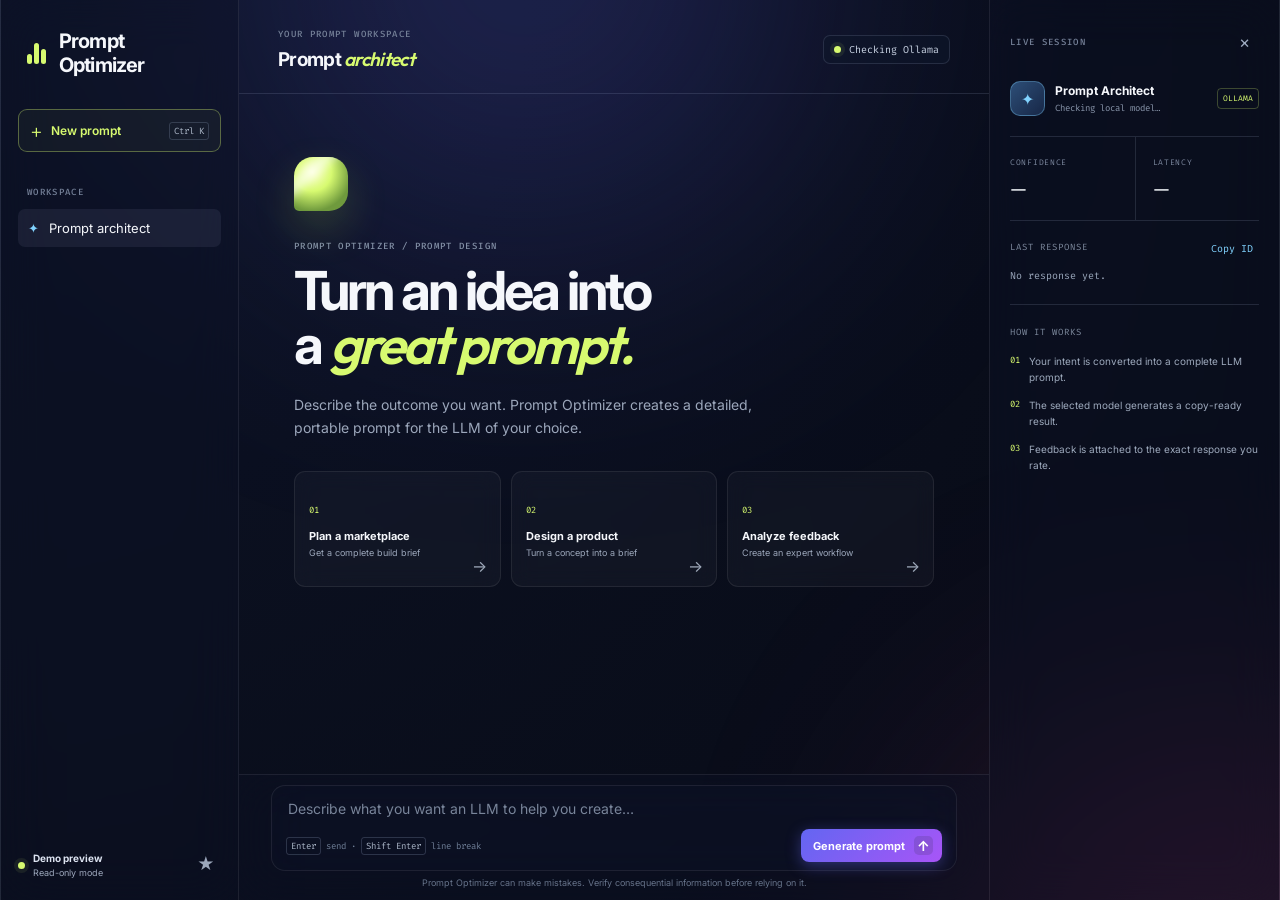
==== docs/index.html @ 0f321ef0 "Add static demo site and update README for Next-Gen features" ====
<!doctype html>
<html lang="en">
  <head>
    <meta charset="utf-8" />
    <meta name="viewport" content="width=device-width, initial-scale=1" />
    <meta name="theme-color" content="#0b1020" />
    <title>Prompt Optimizer — Prompt Architect</title>
    <link rel="preconnect" href="https://fonts.googleapis.com" />
    <link rel="preconnect" href="https://fonts.gstatic.com" crossorigin />
    <link href="https://fonts.googleapis.com/css2?family=Fira+Code:wght@400;500&family=Inter:wght@400;500;600;700&family=Outfit:wght@400;600;700&display=swap" rel="stylesheet" />
    <link rel="stylesheet" href="./styles.css" />
    <link rel="stylesheet" href="./polish.css" />
  </head>
  <body>
    <div class="glow glow-one"></div><div class="glow glow-two"></div>
    <main class="shell">
      <aside class="sidebar" aria-label="Workspace navigation">
        <a class="brand" href="/" aria-label="Prompt Optimizer home"><span class="brand-mark"><i></i><i></i><i></i></span>Prompt Optimizer</a>
        <button class="new-chat" id="newChat" type="button"><span>+</span> New prompt <kbd>Ctrl K</kbd></button>
        <nav class="workspace-nav"><p>WORKSPACE</p><button class="nav-link is-active" type="button"><span>✦</span> Prompt architect</button></nav>
        <div class="sidebar-footer"><span class="privacy-dot"></span><span><b>Demo preview</b><small>Read-only mode</small></span><a href="https://github.com/mantavyamaan/Prompt_optimizer" target="_blank" style="text-decoration:none; color:inherit;" class="icon-button" aria-label="View on GitHub">★</a></div>
      </aside>

      <section class="workspace" aria-label="Prompt Architect">
        <header class="topbar"><div><p class="eyebrow">YOUR PROMPT WORKSPACE</p><h1>Prompt <em>architect</em></h1></div><div class="top-actions"><button class="connection" id="providerButton" type="button"><span class="status-dot" id="statusDot"></span><span id="connectionText">Checking Ollama</span></button><button class="icon-button desktop-only" id="showInspector" type="button" aria-label="Show session details">◫</button></div></header>

        <div class="conversation-scroll" id="chatScroll">
          <section class="welcome" id="welcome">
            <div class="orb" aria-hidden="true"><span></span></div><p class="eyebrow">PROMPT OPTIMIZER / PROMPT DESIGN</p><h2>Turn an idea into<br />a <em>great prompt.</em></h2>
            <p class="welcome-copy">Describe the outcome you want. Prompt Optimizer creates a detailed, portable prompt for the LLM of your choice.</p>
            <div class="suggestions">
              <button class="suggestion" type="button" data-prompt="Create an original, production-ready multi-vendor marketplace with the discoverability and checkout capabilities users expect from leading marketplaces. I need the product plan, UI, backend architecture, and implementation steps."><span>01</span><b>Plan a marketplace</b><small>Get a complete build brief</small><i>→</i></button>
              <button class="suggestion" type="button" data-prompt="Build a premium landing page for an AI-powered finance app. It should feel trustworthy, have a clear conversion path, and include the copy, UX flows, and technical requirements."><span>02</span><b>Design a product</b><small>Turn a concept into a brief</small><i>→</i></button>
              <button class="suggestion" type="button" data-prompt="Create a robust prompt for an LLM to analyze customer feedback, find themes, identify product risks, and produce a prioritized action plan for a product team."><span>03</span><b>Analyze feedback</b><small>Create an expert workflow</small><i>→</i></button>
            </div>
          </section>
          <section class="messages" id="messages" aria-live="polite"></section>

        </div>

        <footer class="composer-wrap"><form class="composer" id="composer"><textarea id="promptInput" rows="1" placeholder="Describe what you want an LLM to help you create…" aria-label="Message Prompt Optimizer"></textarea><div class="composer-bottom"><span class="input-hint"><kbd>Enter</kbd> send <span>·</span> <kbd>Shift Enter</kbd> line break</span><button class="send-button" id="sendButton" type="submit"><span>Generate prompt</span><b>↑</b></button></div></form><p class="disclaimer">Prompt Optimizer can make mistakes. Verify consequential information before relying on it.</p></footer>
      </section>

      <aside class="inspector" id="inspector"><div class="inspector-head"><p class="eyebrow">LIVE SESSION</p><button class="icon-button" id="closeInspector" type="button" aria-label="Hide session details">×</button></div><div class="model-card"><div class="model-glyph">✦</div><div><b id="modelName">Prompt Architect</b><small id="modelState">Checking local model…</small></div><span class="source-chip" id="sourceChip">OLLAMA</span></div><div class="metric-grid"><div><span>CONFIDENCE</span><b id="confidence">—</b></div><div><span>LATENCY</span><b id="latency">—</b></div></div><section class="trace-card"><div class="card-head"><p>LAST RESPONSE</p><button id="copyTrace" type="button">Copy ID</button></div><code id="trace">No response yet.</code></section><section class="session-note"><p>HOW IT WORKS</p><ol><li><span>01</span>Your intent is converted into a complete LLM prompt.</li><li><span>02</span>The selected model generates a copy-ready result.</li><li><span>03</span>Feedback is attached to the exact response you rate.</li></ol></section></aside>
    </main>

    <dialog class="provider-dialog" id="providerDialog" aria-labelledby="providerTitle"><form class="provider-sheet" id="providerForm" novalidate><div class="sheet-top"><div><p class="eyebrow">MODEL CONNECTION</p><h2 id="providerTitle">Choose your <em>provider.</em></h2></div><button class="icon-button" type="button" id="closeProvider" aria-label="Close model settings">×</button></div><button class="ollama-choice" type="button" id="ollamaChoice"><span class="choice-icon">O</span><span><b>Local Ollama</b><small>Default · llama3.1:latest</small></span><strong>DEFAULT</strong></button><div class="divider"><span>OR USE YOUR OWN API KEY</span></div><label>Compatible API base URL<input id="providerUrl" name="base_url" type="url" value="https://api.openai.com" placeholder="https://api.your-provider.com" /></label><label>Model<input id="providerModel" name="model" type="text" placeholder="Provider model name" /></label><label>API key<input id="providerKey" name="api_key" type="password" placeholder="Paste a key for this session" autocomplete="off" /></label><p class="form-error" id="providerError" role="alert" hidden></p><p class="key-note">Your key is held only in this tab’s memory, sent only for your request, and never stored by Prompt Optimizer.</p><div class="sheet-actions"><button class="text-button" type="button" id="clearProvider">Use Ollama instead</button><button class="primary-button" type="submit">Use API key <span>→</span></button></div></form></dialog>

    <template id="messageTemplate"><article class="message"><div class="avatar" aria-hidden="true"></div><div class="message-main"><div class="message-meta"><b></b><time></time></div><pre></pre><div class="message-actions" hidden><div class="score-container" style="display:flex; align-items:center; gap:8px;"><input type="range" class="score-slider" min="0" max="100" value="50" style="flex:1;"><span class="score-display" style="min-width:24px; font-size:12px; opacity:0.8;">50</span><button class="score-submit" type="button" style="padding:4px 10px; font-size:12px; border-radius:4px;">Rate</button></div><button data-copy-response type="button">Copy</button></div></div></article></template>
    <script src="./app.js"></script>
  </body>
</html>
---- docs/styles.css ----
:root{--ink:#f5f7fb;--muted:#9ca7bb;--faint:#69758c;--canvas:#090f1e;--surface:#121b31;--surface-2:#16213b;--line:rgba(191,207,239,.14);--lime:#d7fa70;--sky:#81d3ff;--danger:#f08e91;--serif:"Playfair Display",Georgia,serif;--sans:"DM Sans",Arial,sans-serif;--mono:"DM Mono",monospace}*{box-sizing:border-box}body{margin:0;background:var(--canvas);color:var(--ink);font-family:var(--sans);min-height:100vh;overflow:hidden}.glow{position:fixed;width:44vw;height:44vw;border-radius:50%;filter:blur(110px);opacity:.16;pointer-events:none}.glow-one{top:-25vw;left:19vw;background:#3471de}.glow-two{bottom:-31vw;right:-20vw;background:#a4c639}.shell{position:relative;display:grid;grid-template-columns:238px minmax(0,1fr) 290px;min-height:100vh;max-width:1660px;margin:auto;border-inline:1px solid var(--line)}.sidebar,.inspector{background:rgba(8,14,29,.62);backdrop-filter:blur(18px)}.sidebar{border-right:1px solid var(--line);padding:29px 17px 20px;display:flex;flex-direction:column}.brand{display:flex;align-items:center;gap:10px;padding:0 9px 32px;color:var(--ink);font-weight:700;font-size:20px;letter-spacing:-.8px;text-decoration:none}.brand-mark{display:flex;gap:2px;align-items:flex-end;width:22px;height:22px}.brand-mark i{display:block;width:5px;border-radius:5px;background:var(--lime)}.brand-mark i:nth-child(1){height:10px}.brand-mark i:nth-child(2){height:21px}.brand-mark i:nth-child(3){height:15px}button{font:inherit}.new-chat{height:43px;padding:0 11px;border:1px solid rgba(215,250,112,.35);border-radius:9px;background:rgba(215,250,112,.04);color:var(--lime);display:flex;align-items:center;gap:8px;cursor:pointer;font-size:12px;font-weight:600;transition:.2s}.new-chat:hover{transform:translateY(-1px);background:rgba(215,250,112,.11)}.new-chat>span{font-size:20px;font-weight:300}.new-chat kbd{margin-left:auto}.workspace-nav{margin-top:34px}.workspace-nav p,.eyebrow{margin:0;font:500 9px var(--mono);letter-spacing:1.35px;color:#758198}.workspace-nav p{padding:0 9px 11px}.nav-link{width:100%;border:0;border-radius:7px;background:transparent;color:var(--muted);padding:11px 10px;text-align:left;display:flex;align-items:center;gap:10px;cursor:pointer;font-size:13px}.nav-link:hover,.nav-link.is-active{color:var(--ink);background:rgba(191,207,239,.08)}.nav-link span{color:var(--sky)}.sidebar-footer{margin-top:auto;display:flex;gap:8px;align-items:center;color:var(--muted);font-size:10px;line-height:1.4}.sidebar-footer b{display:block;color:#dce3f0;font-size:10px}.sidebar-footer small{font-size:9px}.privacy-dot,.status-dot{width:7px;height:7px;border-radius:50%;background:var(--lime);box-shadow:0 0 0 4px rgba(215,250,112,.08);flex:none}.icon-button{border:0;background:transparent;color:#9eabc0;cursor:pointer;width:30px;height:30px;display:grid;place-items:center;border-radius:7px;font-size:17px}.icon-button:hover{background:rgba(191,207,239,.1);color:var(--ink)}.sidebar-footer .icon-button{margin-left:auto}.workspace{display:grid;grid-template-rows:auto minmax(0,1fr) auto;min-height:100vh}.topbar{height:94px;padding:23px 39px 18px;display:flex;justify-content:space-between;align-items:center;border-bottom:1px solid var(--line)}.topbar .eyebrow{margin-bottom:7px}.topbar h1{margin:0;font-size:19px;letter-spacing:-.7px}.topbar h1 em,.welcome h2 em,.provider-sheet h2 em{font-family:var(--serif);font-weight:600;color:var(--lime)}.top-actions{display:flex;align-items:center;gap:7px}.connection{border:1px solid var(--line);background:rgba(14,23,42,.6);border-radius:7px;color:#cbd5e5;padding:7px 10px;display:flex;gap:8px;align-items:center;cursor:pointer;font:10px var(--mono);transition:.2s}.connection:hover{border-color:rgba(129,211,255,.55);color:#fff}.conversation-scroll{min-height:0;overflow:auto;scroll-behavior:smooth}.welcome{max-width:690px;margin:0 auto;padding:9.5vh 25px 46px}.orb{width:54px;height:54px;border-radius:19px 19px 19px 5px;background:radial-gradient(circle at 34% 28%,#faffca,#d7fa70 36%,#6f9a3d 74%);box-shadow:0 17px 42px rgba(169,226,71,.2);position:relative;overflow:hidden;margin-bottom:29px}.orb span{position:absolute;width:79px;height:13px;top:4px;left:-18px;background:rgba(255,255,255,.6);filter:blur(4px);transform:rotate(-42deg)}.welcome .eyebrow{color:#8390a6;margin-bottom:13px}.welcome h2{font-size:clamp(40px,4.2vw,60px);line-height:.98;letter-spacing:-3px;margin:0}.welcome-copy{max-width:500px;color:var(--muted);font-size:14px;line-height:1.65;margin:22px 0 31px}.suggestions{display:grid;grid-template-columns:repeat(3,1fr);gap:10px}.suggestion{position:relative;min-height:116px;border:1px solid var(--line);border-radius:11px;background:rgba(20,31,55,.65);color:var(--ink);padding:14px;text-align:left;cursor:pointer;transition:transform .2s,border-color .2s,background .2s}.suggestion:hover{transform:translateY(-3px);border-color:rgba(215,250,112,.42);background:rgba(28,43,72,.9)}.suggestion span{color:var(--lime);font:9px var(--mono)}.suggestion b{display:block;margin:12px 0 4px;font-size:11px}.suggestion small{display:block;color:var(--muted);font-size:9px;line-height:1.35}.suggestion i{position:absolute;right:13px;bottom:10px;color:#9ea9ba;font-style:normal}.messages{max-width:780px;padding:18px 31px 45px;margin:auto}.message{display:flex;gap:12px;margin:0 0 28px;animation:rise .25s ease both}.avatar{width:30px;height:30px;flex:none;border-radius:9px;background:linear-gradient(145deg,#d7fa70,#64984e)}.message.user .avatar{background:linear-gradient(145deg,#83d7ff,#4c70b0)}.message-main{min-width:0;max-width:calc(100% - 42px)}.message-meta{display:flex;gap:8px;align-items:baseline;margin:2px 0 8px}.message-meta b{font-size:12px}.message-meta time{color:#728096;font:9px var(--mono)}.message pre{margin:0;white-space:pre-wrap;overflow-wrap:anywhere;border:1px solid var(--line);border-radius:4px 13px 13px 13px;background:rgba(11,18,34,.62);padding:14px 16px;color:#e8edf5;font:13px/1.7 var(--mono)}.message.user pre{font-family:var(--sans);line-height:1.6;background:rgba(61,90,145,.17);border-radius:13px 4px 13px 13px}.message-actions{display:flex;gap:6px;margin-top:9px}.message-actions button{border:1px solid var(--line);border-radius:5px;background:transparent;color:#9ba8bc;font-size:10px;padding:5px 7px;cursor:pointer}.message-actions button:hover,.message-actions button.selected{border-color:rgba(215,250,112,.48);color:var(--lime)}.typing{padding:15px 0;display:flex;gap:4px}.typing i{width:5px;height:5px;border-radius:50%;background:var(--lime);animation:blink 1s infinite alternate}.typing i:nth-child(2){animation-delay:.18s}.typing i:nth-child(3){animation-delay:.36s}.activity-panel{max-width:690px;margin:0 auto 34px;padding:23px;border:1px solid var(--line);border-radius:12px;background:rgba(15,24,44,.65)}.activity-head{display:flex;justify-content:space-between;align-items:start}.activity-head h2{font-size:19px;margin:7px 0 19px}.trace-list{display:grid;gap:7px}.trace-row{border:1px solid var(--line);border-radius:7px;padding:10px 11px;font:10px var(--mono);color:#a5b0c2}.trace-row b{color:#e6ecf5;font-weight:500}.empty-history{color:var(--muted);font-size:12px}.composer-wrap{padding:13px 32px 17px;border-top:1px solid var(--line);background:linear-gradient(0deg,rgba(9,15,30,.98),rgba(9,15,30,.78))}.composer{border:1px solid rgba(178,197,231,.2);border-radius:14px;background:rgba(22,33,57,.91);padding:12px 14px 10px;transition:border .2s,box-shadow .2s}.composer:focus-within{border-color:rgba(215,250,112,.55);box-shadow:0 0 0 3px rgba(215,250,112,.06)}textarea{display:block;resize:none;min-height:25px;max-height:145px;width:100%;border:0;outline:0;background:transparent;color:var(--ink);font:14px/1.5 var(--sans)}textarea::placeholder{color:#79859a}.composer-bottom{display:flex;align-items:center;margin-top:8px}.input-hint{color:#718098;font:9px var(--mono)}kbd{border:1px solid rgba(178,197,231,.2);border-radius:3px;padding:2px 4px;color:#aeb9ca;font:9px var(--mono)}.send-button{margin-left:auto;border:0;border-radius:8px;background:var(--lime);padding:7px 9px 7px 12px;color:#13200e;font-size:11px;font-weight:700;display:flex;align-items:center;gap:9px;cursor:pointer;transition:.2s}.send-button b{width:19px;height:19px;border-radius:5px;background:rgba(19,32,14,.13);display:grid;place-items:center;font-size:14px}.send-button:hover{transform:translateY(-1px);box-shadow:0 6px 17px rgba(215,250,112,.25)}.send-button:disabled{opacity:.55;cursor:wait;transform:none}.disclaimer{text-align:center;color:#66738a;font-size:9px;margin:8px 0 0}.inspector{border-left:1px solid var(--line);padding:27px 20px}.inspector-head{display:flex;justify-content:space-between;align-items:center}.model-card{display:flex;align-items:center;gap:10px;padding:24px 0 20px;border-bottom:1px solid var(--line)}.model-glyph{width:35px;height:35px;border-radius:10px;display:grid;place-items:center;background:linear-gradient(135deg,#2d4e77,#172747);border:1px solid rgba(129,211,255,.35);color:var(--sky)}.model-card b{display:block;font-size:12px}.model-card small{display:block;color:#8b98ad;font:9px var(--mono);margin-top:4px}.source-chip{margin-left:auto;border:1px solid rgba(215,250,112,.25);border-radius:4px;color:var(--lime);font:8px var(--mono);padding:4px 5px}.metric-grid{display:grid;grid-template-columns:1fr 1fr;border-bottom:1px solid var(--line)}.metric-grid div{padding:20px 0}.metric-grid div+div{padding-left:17px;border-left:1px solid var(--line)}.metric-grid span{display:block;color:#7b879d;font:8px var(--mono);letter-spacing:.7px}.metric-grid b{display:block;margin-top:7px;font:20px var(--serif)}.trace-card{padding:20px 0;border-bottom:1px solid var(--line)}.card-head{display:flex;justify-content:space-between}.card-head p,.session-note>p{margin:0;color:#7d899d;font:9px var(--mono);letter-spacing:1px}.card-head button,.text-button{border:0;background:transparent;color:var(--sky);font:10px var(--mono);cursor:pointer}.trace-card code{display:block;margin-top:12px;color:#9aa7bb;font:10px/1.6 var(--mono);overflow-wrap:anywhere}.session-note{padding-top:21px}.session-note>p{margin-bottom:16px}.session-note ol{margin:0;padding:0;list-style:none}.session-note li{display:flex;gap:9px;margin-bottom:13px;color:#9da9bc;font-size:10px;line-height:1.55}.session-note li span{color:var(--lime);font:9px var(--mono)}.provider-dialog{width:min(520px,calc(100vw - 30px));border:0;padding:0;background:transparent;color:var(--ink)}.provider-dialog::backdrop{background:rgba(2,7,17,.75);backdrop-filter:blur(8px)}.provider-sheet{background:linear-gradient(150deg,#19243e,#0d1528 64%);border:1px solid rgba(185,204,242,.21);border-radius:18px;padding:26px;box-shadow:0 30px 100px rgba(0,0,0,.58)}.sheet-top{display:flex;justify-content:space-between;align-items:start;margin-bottom:21px}.sheet-top h2{margin:8px 0 0;font-size:27px;letter-spacing:-1.4px}.ollama-choice{width:100%;border:1px solid rgba(215,250,112,.4);border-radius:10px;background:rgba(215,250,112,.07);padding:13px;display:flex;align-items:center;gap:10px;text-align:left;color:var(--ink);cursor:pointer}.choice-icon{width:27px;height:27px;display:grid;place-items:center;border-radius:8px;background:var(--lime);color:#13200e;font:bold 12px var(--mono)}.ollama-choice b{display:block;font-size:12px}.ollama-choice small{display:block;margin-top:3px;color:#9eabbc;font-size:10px}.ollama-choice strong{margin-left:auto;color:var(--lime);font:8px var(--mono)}.divider{display:flex;align-items:center;gap:10px;color:#758197;font:9px var(--mono);letter-spacing:1px;margin:20px 0}.divider:before,.divider:after{content:"";height:1px;background:var(--line);flex:1}.provider-sheet label{display:block;margin:12px 0;color:#a9b5c8;font:10px var(--mono);letter-spacing:.4px}.provider-sheet input{display:block;width:100%;margin-top:7px;padding:10px;border:1px solid rgba(177,196,230,.18);border-radius:7px;background:rgba(5,10,23,.48);outline:0;color:var(--ink);font:12px var(--mono)}.provider-sheet input:focus{border-color:rgba(129,211,255,.75)}.form-error{margin:11px 0;color:var(--danger);font-size:11px}.key-note{margin:15px 0;color:#8996aa;font-size:10px;line-height:1.55}.sheet-actions{display:flex;align-items:center;justify-content:space-between;margin-top:18px}.primary-button{border:0;border-radius:7px;background:var(--lime);color:#13200e;padding:10px 12px;font-size:11px;font-weight:700;cursor:pointer}.primary-button span{margin-left:7px;font-size:14px}@keyframes rise{from{opacity:0;transform:translateY(7px)}to{opacity:1;transform:none}}@keyframes blink{to{opacity:.2;transform:translateY(-3px)}}@media(max-width:1120px){.shell{grid-template-columns:220px minmax(0,1fr)}.inspector{display:none}.desktop-only{display:grid}.suggestions{grid-template-columns:1fr}.welcome{padding-top:8vh}}@media(min-width:1121px){.desktop-only{display:none}}@media(max-width:720px){body{overflow:auto}.shell{display:block;border:0}.sidebar{display:none}.workspace{min-height:100vh}.topbar{height:77px;padding:17px 18px}.topbar .eyebrow{font-size:8px}.connection{padding:7px}.connection #connectionText{display:none}.welcome{padding:52px 19px 28px}.welcome h2{font-size:43px}.messages{padding:16px 14px 29px}.composer-wrap{padding:11px 12px 14px}.input-hint{display:none}.activity-panel{margin:0 14px 24px;padding:18px}.send-button span{display:none}.send-button{padding:7px}.provider-sheet{padding:21px}}

/* Premium Aesthetics */
:root {
  --sans: "Inter", "DM Sans", sans-serif;
  --serif: "Outfit", "Playfair Display", serif;
  --mono: "Fira Code", "DM Mono", monospace;
}

body {
  background: radial-gradient(circle at top left, #0d1326 0%, #070a14 100%);
}

.glow {
  filter: blur(140px);
  opacity: 0.25;
  animation: pulse-glow 8s infinite alternate ease-in-out;
}
.glow-one {
  background: #6366f1;
}
.glow-two {
  background: #ec4899;
}

@keyframes pulse-glow {
  0% { transform: scale(1) translate(0, 0); }
  100% { transform: scale(1.1) translate(2vw, 2vw); }
}

.sidebar, .inspector, .composer-wrap, .composer {
  background: rgba(13, 19, 38, 0.4) !important;
  backdrop-filter: blur(24px);
  -webkit-backdrop-filter: blur(24px);
  border-color: rgba(255, 255, 255, 0.08) !important;
}

.composer:focus-within {
  box-shadow: 0 0 0 4px rgba(99, 102, 241, 0.2) !important;
  border-color: rgba(99, 102, 241, 0.6) !important;
}

.suggestion {
  background: rgba(255, 255, 255, 0.03) !important;
  border-color: rgba(255, 255, 255, 0.08) !important;
  backdrop-filter: blur(10px);
}

.suggestion:hover {
  transform: translateY(-4px) scale(1.02) !important;
  border-color: rgba(236, 72, 153, 0.5) !important;
  background: rgba(236, 72, 153, 0.1) !important;
  box-shadow: 0 10px 30px -10px rgba(236, 72, 153, 0.3);
}

.message pre {
  background: linear-gradient(145deg, rgba(255,255,255,0.05), rgba(255,255,255,0.01)) !important;
  border: 1px solid rgba(255,255,255,0.1) !important;
  box-shadow: inset 0 1px 0 rgba(255,255,255,0.05), 0 4px 20px rgba(0,0,0,0.2);
}

.message.user pre {
  background: linear-gradient(145deg, rgba(99, 102, 241, 0.15), rgba(99, 102, 241, 0.05)) !important;
  border: 1px solid rgba(99, 102, 241, 0.3) !important;
}

.send-button {
  background: linear-gradient(135deg, #6366f1, #a855f7) !important;
  color: white !important;
  border: none !important;
  box-shadow: 0 4px 15px rgba(99, 102, 241, 0.4);
}

.send-button:hover {
  transform: translateY(-2px) !important;
  box-shadow: 0 6px 20px rgba(99, 102, 241, 0.6);
}

::-webkit-scrollbar {
  width: 8px;
  height: 8px;
}
::-webkit-scrollbar-track {
  background: rgba(255,255,255,0.02);
}
::-webkit-scrollbar-thumb {
  background: rgba(255,255,255,0.1);
  border-radius: 4px;
}
::-webkit-scrollbar-thumb:hover {
  background: rgba(255,255,255,0.2);
}
---- docs/polish.css ----
.shell.inspector-hidden{grid-template-columns:238px minmax(0,1fr)}
.inspector[hidden]{display:none}
.trace-row span{display:block;white-space:pre-line;margin-top:4px}
.trace-row{width:100%;text-align:left;cursor:pointer}.trace-row:hover{border-color:rgba(129,211,255,.46);background:rgba(33,49,80,.32)}
html,body{height:100%;min-height:0;overflow:hidden}.shell{height:100vh;height:100dvh;min-height:0;overflow:hidden}.workspace{height:100%;min-height:0;overflow:hidden;grid-template-rows:auto minmax(0,1fr) auto}.sidebar,.inspector{height:100%;min-height:0;overflow:auto}.conversation-scroll{height:100%;min-height:0;overflow-x:hidden;overflow-y:auto}.composer-wrap{min-height:0;flex:none;padding:10px 32px 12px}.composer{padding:10px 14px 8px}.composer textarea{max-height:110px}.disclaimer{margin:6px 0 0}.welcome{padding:clamp(34px,7vh,76px) 25px 30px}
@media(max-height:820px){.topbar{height:82px;padding:17px 32px 13px}.welcome{padding-top:34px;padding-bottom:22px}.welcome .orb{width:45px;height:45px;margin-bottom:18px}.welcome h2{font-size:clamp(34px,4vw,49px)}.welcome-copy{margin:15px 0 21px}.suggestion{min-height:94px}.suggestion b{margin-top:8px}.composer-wrap{padding-top:8px;padding-bottom:9px}.disclaimer{display:none}}
@media(max-width:720px){.shell{height:100svh;height:100dvh}.workspace{height:100%}.composer-wrap{padding:9px 12px 10px}.welcome{padding:36px 19px 22px}.suggestion{min-height:86px}}
@media(max-width:1120px){.shell.inspector-hidden{grid-template-columns:220px minmax(0,1fr)}}
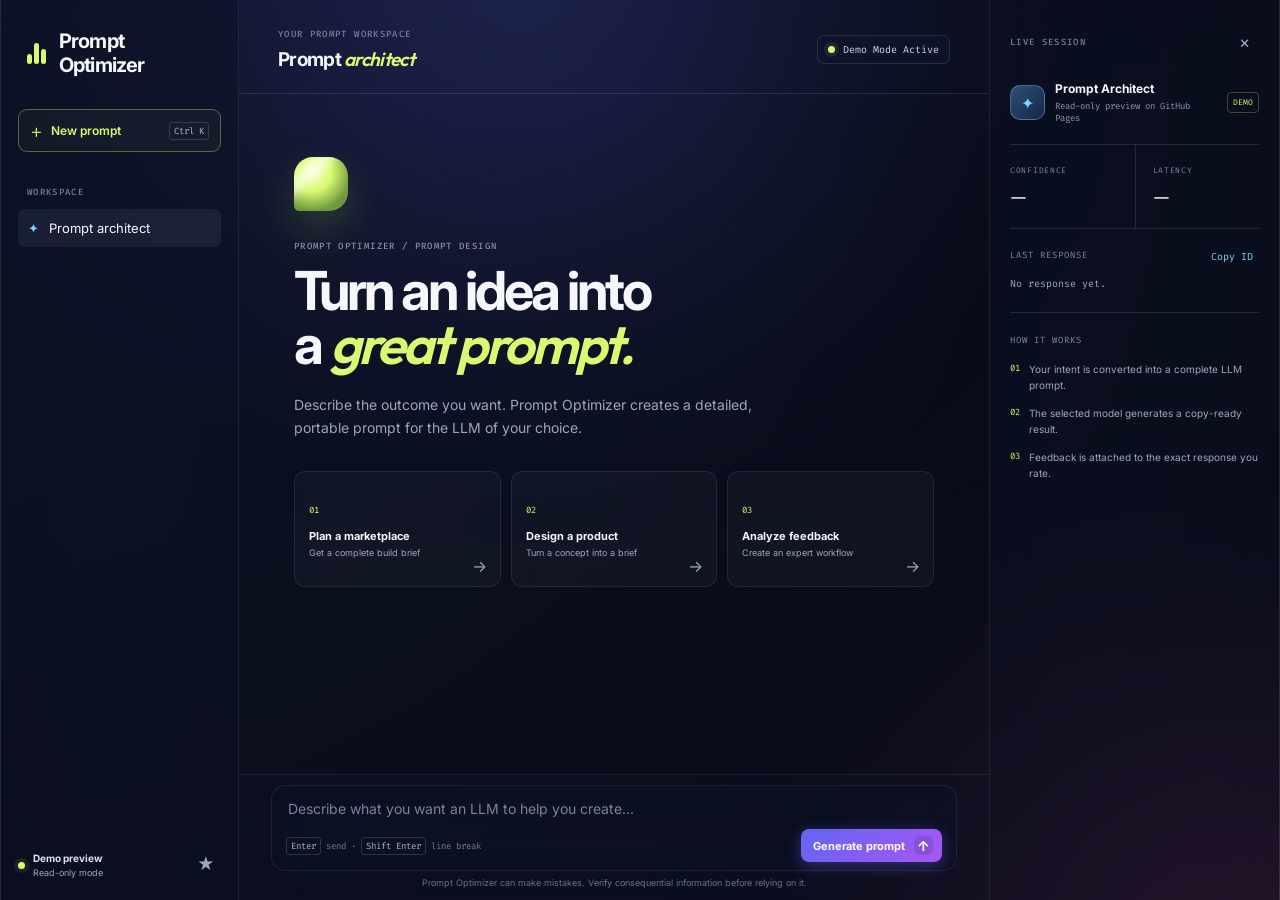
==== commit fdc39b01: "Fix send button click listener and bust browser cache" ====
--- a/docs/index.html
+++ b/docs/index.html
@@ -47,6 +47,6 @@
     <dialog class="provider-dialog" id="providerDialog" aria-labelledby="providerTitle"><form class="provider-sheet" id="providerForm" novalidate><div class="sheet-top"><div><p class="eyebrow">MODEL CONNECTION</p><h2 id="providerTitle">Choose your <em>provider.</em></h2></div><button class="icon-button" type="button" id="closeProvider" aria-label="Close model settings">×</button></div><button class="ollama-choice" type="button" id="ollamaChoice"><span class="choice-icon">O</span><span><b>Local Ollama</b><small>Default · llama3.1:latest</small></span><strong>DEFAULT</strong></button><div class="divider"><span>OR USE YOUR OWN API KEY</span></div><label>Compatible API base URL<input id="providerUrl" name="base_url" type="url" value="https://api.openai.com" placeholder="https://api.your-provider.com" /></label><label>Model<input id="providerModel" name="model" type="text" placeholder="Provider model name" /></label><label>API key<input id="providerKey" name="api_key" type="password" placeholder="Paste a key for this session" autocomplete="off" /></label><p class="form-error" id="providerError" role="alert" hidden></p><p class="key-note">Your key is held only in this tab’s memory, sent only for your request, and never stored by Prompt Optimizer.</p><div class="sheet-actions"><button class="text-button" type="button" id="clearProvider">Use Ollama instead</button><button class="primary-button" type="submit">Use API key <span>→</span></button></div></form></dialog>
 
     <template id="messageTemplate"><article class="message"><div class="avatar" aria-hidden="true"></div><div class="message-main"><div class="message-meta"><b></b><time></time></div><pre></pre><div class="message-actions" hidden><div class="score-container" style="display:flex; align-items:center; gap:8px;"><input type="range" class="score-slider" min="0" max="100" value="50" style="flex:1;"><span class="score-display" style="min-width:24px; font-size:12px; opacity:0.8;">50</span><button class="score-submit" type="button" style="padding:4px 10px; font-size:12px; border-radius:4px;">Rate</button></div><button data-copy-response type="button">Copy</button></div></div></article></template>
-    <script src="./app.js"></script>
+    <script src="./app.js?v=2"></script>
   </body>
 </html>
--- a/docs/styles.css
+++ b/docs/styles.css
@@ -90,3 +90,5 @@
 ::-webkit-scrollbar-thumb:hover {
   background: rgba(255,255,255,0.2);
 }
+
+.message-actions[hidden] { display: none !important; }
